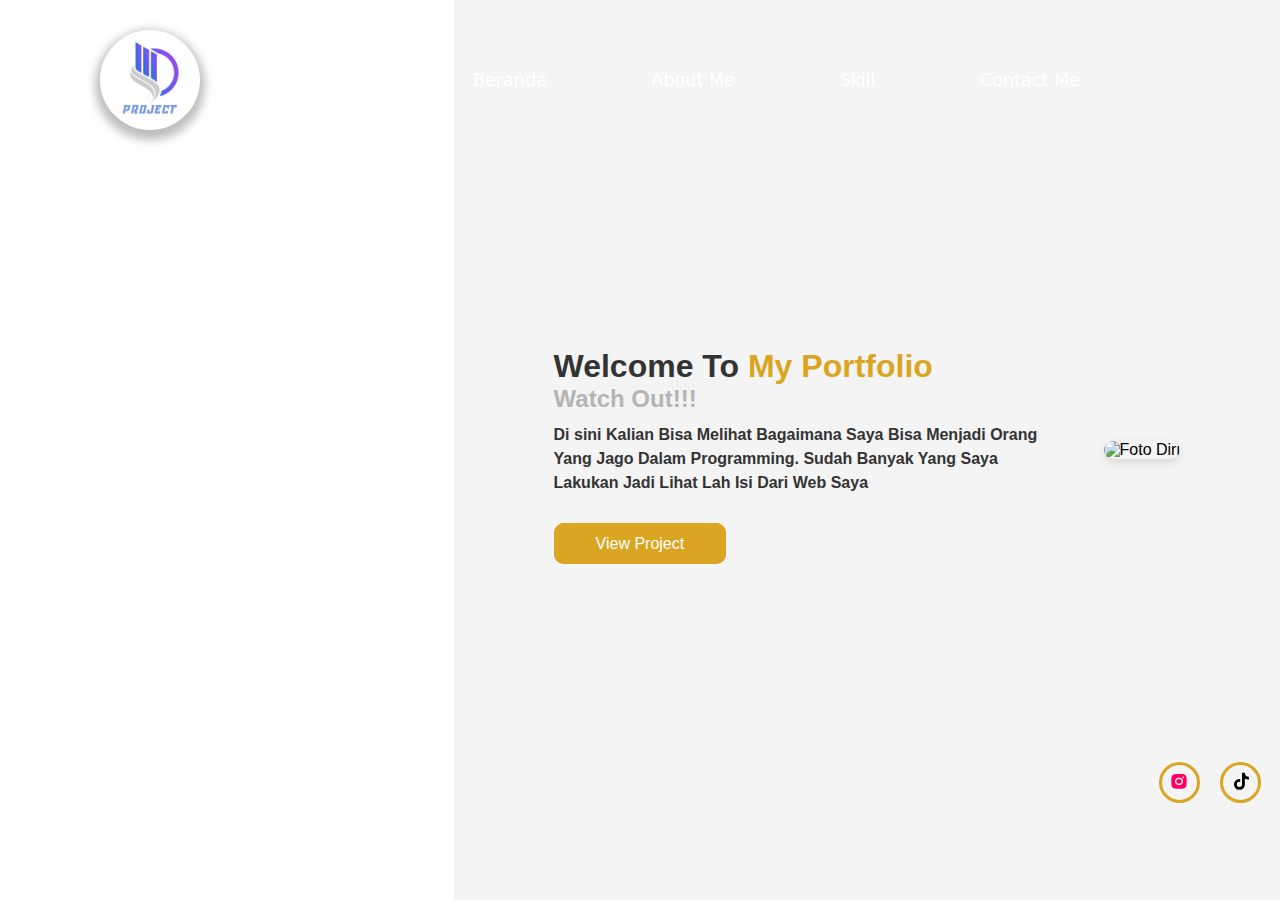
==== index.html @ 6210bf2f "Update index.html" ====
<!DOCTYPE html>
<html lang="en">
<head>
    <meta charset="UTF-8">
    <meta name="viewport" content="width=device-width, initial-scale=1.0">
    <title>My Portfolio</title>

    <link  rel="stylesheet" href="https://unpkg.com/boxicons@latest/css/boxicons.min.css">

    <link rel="stylesheet" href="style.css">
</head>

<body>

    <header>
        <img class="D-logo" src="gambar\D1.png" alt="D-Logo">

            <nav class="navigation">
                <a href="#beranda" class="menu">Beranda</a>
                <a href="about.html" class="about">About Me</a>
                <a href="skill.html" class="skill">Skill</a>
                <a href="contact.html" class="send">Contact Me</a>
            </nav>
    </header>

  <section id="beranda" class="beranda">
        <div class="content">
            <h1>Welcome To <span>My Portfolio</span></h1>
            <h3>Watch Out!!!</h3>
            <p><b>Di sini Kalian Bisa Melihat Bagaimana Saya Bisa Menjadi Orang Yang Jago Dalam Programming. Sudah Banyak Yang Saya Lakukan Jadi Lihat Lah Isi Dari Web Saya</b></p>
            <div class="grup-tombol">
                <a href="project.html">View Project</a>
            </div>
        </div>

        <!-- Foto Diri di Sisi Kanan -->
        <div class="profile-photo">
            <img src="gambar/profile.jpg" alt="Foto Diri">
        </div>
    </section>

    <div class="sosial-media">
        <a href="https://www.instagram.com/dnisfrdaus?igsh=bm9vajh5bzR5c3Qx"><i class='bx bxl-instagram-alt bx-tada-hover' style="color: #ff0062;"></i></a>
        <a href="https://www.tiktok.com/@denisfirdaus713?_t=8nqRJkum3MX&_r=1"><i class='bx bxl-tiktok bx-tada-hover' style="color: #000;"></i></a>
    </div>
</body>

</html>
---- style.css ----
@import url(https://fonts.googleapis.com/css2?family=Source+Sans+Pro:wght@400;600&display=swap);

* {
    margin: 0;
    padding: 0;
    box-sizing: border-box;
    font-family: 'Poppins', sans-serif;
}



body {
    
    margin: 0;
    display: flex;
    flex-direction: column;
    justify-content: right;
    align-items: end;
    min-height: 50vh;
}

header {
    position: fixed;
    top: 0;
    left: 0;
    width: 100%;
    padding: 30px 100px;
    display: flex;
    justify-content: space-between;
    align-items: center;
    z-index: 100;
}

span {
    color: goldenrod;
}

.navigation {
    background: transparent;
    backdrop-filter: blur(50px);
    border-radius: 10px;
}

.navigation a {
    font-size: 1.1em;
    color: rgb(255, 255, 255);
    text-decoration: none;
    margin-right: 100px;
    font-weight: 500;
    transition: .3s;
    font-family: 'Poppins', system-ui, -apple-system, BlinkMacSystemFont, 
    'Segoe UI', Roboto, Oxygen, Ubuntu, Cantarell, 'Open Sans', 'Helvetica Neue', sans-serif;
}

.navigation a:hover {
    color: goldenrod;
    text-decoration: underline;
    transform: scale(1.1);
    transform-origin: 50% 50%;
    z-index: 100;
}

.beranda {
    display: flex;
    justify-content: space-between; /* Membuat elemen content dan foto berjauhan */
    align-items: center;
    height: 100vh;
    padding: 30px 100px;
    background-color: #f4f4f4; /* Menambahkan warna latar belakang */
}

.content {
    max-width: 500px;
    color: #333; /* Warna teks lebih gelap untuk keterbacaan */
}

.content h1 {
    font-size: 2rem;
}

.content h3 {
    font-size: 1.5rem;
    color: rgb(180, 180, 180);
}

.content p {
    padding: 10px 0 40px 0;
    line-height: 1.5;
}

.grup-tombol a {
    color: white;
    text-decoration: none;
    padding: 10px 40px;
    background: goldenrod;
    border-radius: 10px;
    border: 2px solid goldenrod;
    font-weight: 500;
    transition: .3s;
}

.grup-tombol a:hover:nth-child(1) {
    color: goldenrod;
    background: transparent;
}

.grup-tombol a:nth-child(2) {
    color: goldenrod;
    background: transparent;
    margin-left: 30px;
    padding: 10px 30px;
}

.grup-tombol a:hover:nth-child(2) {
    color: white;
    background: goldenrod;
}

/* posisi sosial media yang rapih */

.sosial-media {
    position: fixed;
    bottom: 100px;
}

.sosial-media a {
    display: inline-block;
    width: 35px;
    height: 35px;
    background: transparent;
    border-radius: 50%;
    margin-right: 22px;
    text-align: center;
    line-height: 40px;
    outline: 3px solid goldenrod;
    transition: .3s;
}

.sosial-media a:hover {
    transform: translateY(-5px);
}

.sosial-media a i {
    color: rgb(68, 60, 60);
    font-size: 20px;
}

.D-logo {
    width: 100px;
    height: 100px;
    cursor: default;
    background: transparent;
    backdrop-filter: blur(50px);
    border-radius: 50%;
    box-shadow: 0 5px 10px 5px rgb(190, 190, 190);
}

.profile-photo {
    max-width: 400px;
    margin-left: 50px;
}

.profile-photo img {
    width: 100%;
    height: auto;
    border-radius: 20px; /* Membuat foto lebih modern dengan sudut melengkung */
    box-shadow: 0 4px 8px rgba(0, 0, 0, 0.1); /* Menambahkan efek bayangan */
}

/* responsive display */
@media screen and (max-width: 900px) {
    header {
        padding: 15px 50px;
    }

    .navigation {
        flex-direction: column;
    }

    .navigation a {
        margin-bottom: 20px;
    }

  .beranda {
        flex-direction: column; /* Responsif untuk layar lebih kecil */
        text-align: center;
    }

    .profile-photo {
        margin-left: 0;
        margin-top: 20px;
    }


    .content {
        max-width: 100%;
    }

    .grup-tombol a {
        margin-left: 0;
        padding: 5px 20px;
    }

    .sosial-media {
        bottom: 300px;
    }
}
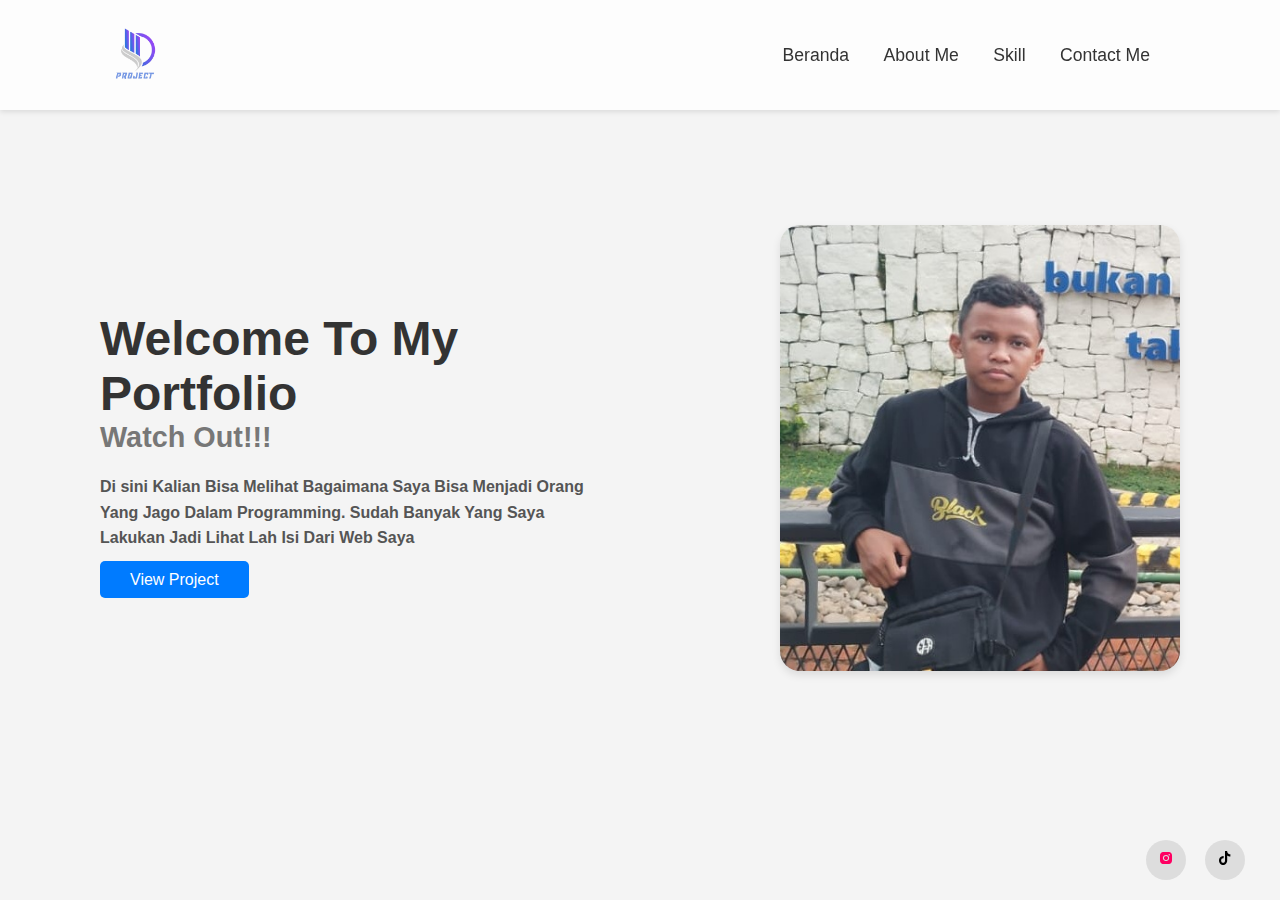
==== commit a7e8e76e: "Update index.html" ====
--- a/index.html
+++ b/index.html
@@ -35,7 +35,7 @@
 
         <!-- Foto Diri di Sisi Kanan -->
         <div class="profile-photo">
-            <img src="gambar/profile.jpg" alt="Foto Diri">
+            <img src="gambar/potogua.jpeg" alt="Foto Diri">
         </div>
     </section>
 
--- a/style.css
+++ b/style.css
@@ -1,207 +1,153 @@
 @import url(https://fonts.googleapis.com/css2?family=Source+Sans+Pro:wght@400;600&display=swap);
+     /* General Reset */
+        * {
+            margin: 0;
+            padding: 0;
+            box-sizing: border-box;
+            font-family: 'Poppins', sans-serif;
+        }
 
-* {
-    margin: 0;
-    padding: 0;
-    box-sizing: border-box;
-    font-family: 'Poppins', sans-serif;
-}
+        body {
+            background-color: #ffffff;
+            margin: 0;
+            display: flex;
+            flex-direction: column;
+            min-height: 100vh;
+        }
 
+        header {
+            position: fixed;
+            top: 0;
+            left: 0;
+            width: 100%;
+            padding: 20px 100px;
+            display: flex;
+            justify-content: space-between;
+            align-items: center;
+            background: rgba(255, 255, 255, 0.8);
+            z-index: 100;
+            box-shadow: 0 2px 5px rgba(0, 0, 0, 0.1);
+        }
 
+        .navigation a {
+            font-size: 1.1em;
+            color: #333;
+            text-decoration: none;
+            margin-right: 30px;
+            font-weight: 500;
+            transition: .3s;
+        }
 
-body {
-    
-    margin: 0;
-    display: flex;
-    flex-direction: column;
-    justify-content: right;
-    align-items: end;
-    min-height: 50vh;
-}
+        .navigation a:hover {
+            color: goldenrod;
+            text-decoration: underline;
+        }
 
-header {
-    position: fixed;
-    top: 0;
-    left: 0;
-    width: 100%;
-    padding: 30px 100px;
-    display: flex;
-    justify-content: space-between;
-    align-items: center;
-    z-index: 100;
-}
+        .D-logo {
+            width: 70px;
+            height: 70px;
+            cursor: pointer;
+            border-radius: 50%;
+        }
 
-span {
-    color: goldenrod;
-}
+        /* Main Section Styling */
+        .beranda {
+            display: flex;
+            justify-content: space-between;
+            align-items: center;
+            height: 100vh;
+            padding: 100px 100px;
+            background-color: #f4f4f4;
+        }
 
-.navigation {
-    background: transparent;
-    backdrop-filter: blur(50px);
-    border-radius: 10px;
-}
+        .content {
+            max-width: 500px;
+        }
 
-.navigation a {
-    font-size: 1.1em;
-    color: rgb(255, 255, 255);
-    text-decoration: none;
-    margin-right: 100px;
-    font-weight: 500;
-    transition: .3s;
-    font-family: 'Poppins', system-ui, -apple-system, BlinkMacSystemFont, 
-    'Segoe UI', Roboto, Oxygen, Ubuntu, Cantarell, 'Open Sans', 'Helvetica Neue', sans-serif;
-}
+        .content h1 {
+            font-size: 3rem;
+            color: #333;
+        }
 
-.navigation a:hover {
-    color: goldenrod;
-    text-decoration: underline;
-    transform: scale(1.1);
-    transform-origin: 50% 50%;
-    z-index: 100;
-}
+        .content h3 {
+            font-size: 1.8rem;
+            color: #777;
+        }
 
-.beranda {
-    display: flex;
-    justify-content: space-between; /* Membuat elemen content dan foto berjauhan */
-    align-items: center;
-    height: 100vh;
-    padding: 30px 100px;
-    background-color: #f4f4f4; /* Menambahkan warna latar belakang */
-}
+        .content p {
+            margin: 20px 0;
+            line-height: 1.6;
+            color: #555;
+        }
 
-.content {
-    max-width: 500px;
-    color: #333; /* Warna teks lebih gelap untuk keterbacaan */
-}
+        .grup-tombol a {
+            padding: 10px 30px;
+            background-color: #007bff;
+            color: white;
+            text-decoration: none;
+            border-radius: 5px;
+            transition: 0.3s ease;
+        }
 
-.content h1 {
-    font-size: 2rem;
-}
+        .grup-tombol a:hover {
+            background-color: white;
+            color: #007bff;
+            border: 2px solid #007bff;
+        }
 
-.content h3 {
-    font-size: 1.5rem;
-    color: rgb(180, 180, 180);
-}
+        /* Foto Diri Styling */
+        .profile-photo {
+            max-width: 400px;
+            margin-left: 50px;
+        }
 
-.content p {
-    padding: 10px 0 40px 0;
-    line-height: 1.5;
-}
+        .profile-photo img {
+            width: 100%;
+            height: auto;
+            border-radius: 20px;
+            box-shadow: 0 4px 8px rgba(0, 0, 0, 0.1);
+        }
 
-.grup-tombol a {
-    color: white;
-    text-decoration: none;
-    padding: 10px 40px;
-    background: goldenrod;
-    border-radius: 10px;
-    border: 2px solid goldenrod;
-    font-weight: 500;
-    transition: .3s;
-}
+        /* Sosial Media Icons */
+        .sosial-media {
+            position: fixed;
+            bottom: 20px;
+            right: 20px;
+        }
 
-.grup-tombol a:hover:nth-child(1) {
-    color: goldenrod;
-    background: transparent;
-}
+        .sosial-media a {
+            display: inline-block;
+            width: 40px;
+            height: 40px;
+            background-color: #ddd;
+            border-radius: 50%;
+            text-align: center;
+            line-height: 40px;
+            margin-right: 15px;
+            transition: 0.3s ease;
+        }
 
-.grup-tombol a:nth-child(2) {
-    color: goldenrod;
-    background: transparent;
-    margin-left: 30px;
-    padding: 10px 30px;
-}
+        .sosial-media a:hover {
+            background-color: goldenrod;
+        }
 
-.grup-tombol a:hover:nth-child(2) {
-    color: white;
-    background: goldenrod;
-}
+        /* Responsif untuk layar kecil */
+        @media (max-width: 768px) {
+            .beranda {
+                flex-direction: column;
+                text-align: center;
+            }
 
-/* posisi sosial media yang rapih */
+            .profile-photo {
+                margin-left: 0;
+                margin-top: 20px;
+            }
 
-.sosial-media {
-    position: fixed;
-    bottom: 100px;
-}
+            header {
+                padding: 20px;
+            }
 
-.sosial-media a {
-    display: inline-block;
-    width: 35px;
-    height: 35px;
-    background: transparent;
-    border-radius: 50%;
-    margin-right: 22px;
-    text-align: center;
-    line-height: 40px;
-    outline: 3px solid goldenrod;
-    transition: .3s;
-}
-
-.sosial-media a:hover {
-    transform: translateY(-5px);
-}
-
-.sosial-media a i {
-    color: rgb(68, 60, 60);
-    font-size: 20px;
-}
-
-.D-logo {
-    width: 100px;
-    height: 100px;
-    cursor: default;
-    background: transparent;
-    backdrop-filter: blur(50px);
-    border-radius: 50%;
-    box-shadow: 0 5px 10px 5px rgb(190, 190, 190);
-}
-
-.profile-photo {
-    max-width: 400px;
-    margin-left: 50px;
-}
-
-.profile-photo img {
-    width: 100%;
-    height: auto;
-    border-radius: 20px; /* Membuat foto lebih modern dengan sudut melengkung */
-    box-shadow: 0 4px 8px rgba(0, 0, 0, 0.1); /* Menambahkan efek bayangan */
-}
-
-/* responsive display */
-@media screen and (max-width: 900px) {
-    header {
-        padding: 15px 50px;
-    }
-
-    .navigation {
-        flex-direction: column;
-    }
-
-    .navigation a {
-        margin-bottom: 20px;
-    }
-
-  .beranda {
-        flex-direction: column; /* Responsif untuk layar lebih kecil */
-        text-align: center;
-    }
-
-    .profile-photo {
-        margin-left: 0;
-        margin-top: 20px;
-    }
-
-
-    .content {
-        max-width: 100%;
-    }
-
-    .grup-tombol a {
-        margin-left: 0;
-        padding: 5px 20px;
-    }
-
-    .sosial-media {
-        bottom: 300px;
-    }
-}
+            .navigation a {
+                margin-right: 10px;
+            }
+        }
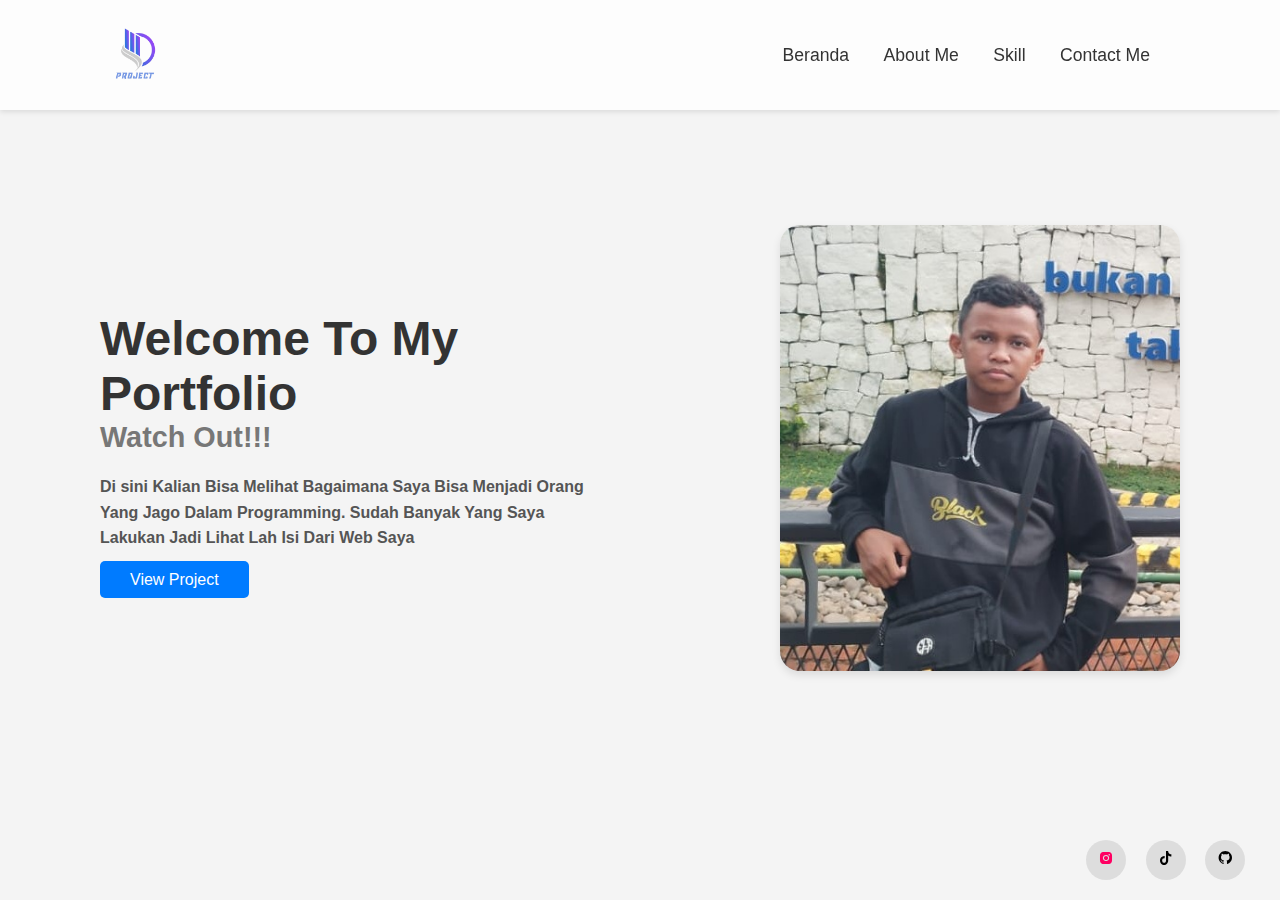
==== commit 4e827647: "Update index.html" ====
--- a/index.html
+++ b/index.html
@@ -40,8 +40,13 @@
     </section>
 
     <div class="sosial-media">
-        <a href="https://www.instagram.com/dnisfrdaus?igsh=bm9vajh5bzR5c3Qx"><i class='bx bxl-instagram-alt bx-tada-hover' style="color: #ff0062;"></i></a>
-        <a href="https://www.tiktok.com/@denisfirdaus713?_t=8nqRJkum3MX&_r=1"><i class='bx bxl-tiktok bx-tada-hover' style="color: #000;"></i></a>
+        <a href="https://www.instagram.com/dnisfrdaus?igsh=bm9vajh5bzR5c3Qx">
+            <i class='bx bxl-instagram-alt bx-tada-hover' style="color: #ff0062;"></i></a>
+        <a href="https://www.tiktok.com/@denisfirdaus713?_t=8nqRJkum3MX&_r=1">
+            <i class='bx bxl-tiktok bx-tada-hover' style="color: #000;"></i></a>
+        <a href="https://github.com/DenisXDaus">
+            <i class='bx bxl-github bx-tada-hover' style="color: #000;"></i></a>
+        
     </div>
 </body>
 
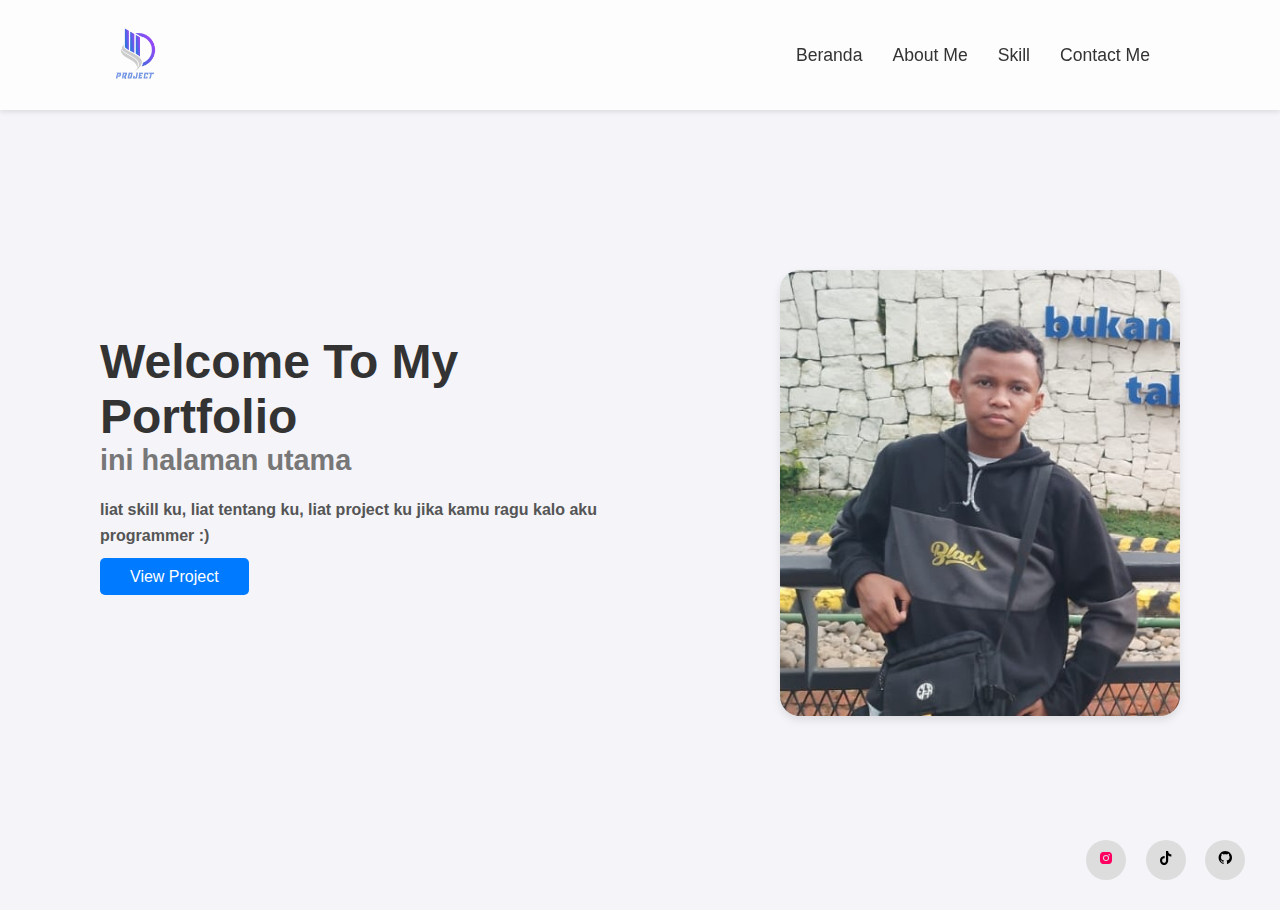
==== commit 4b8cb491: "Update index.html" ====
--- a/index.html
+++ b/index.html
@@ -26,8 +26,8 @@
   <section id="beranda" class="beranda">
         <div class="content">
             <h1>Welcome To <span>My Portfolio</span></h1>
-            <h3>Watch Out!!!</h3>
-            <p><b>Di sini Kalian Bisa Melihat Bagaimana Saya Bisa Menjadi Orang Yang Jago Dalam Programming. Sudah Banyak Yang Saya Lakukan Jadi Lihat Lah Isi Dari Web Saya</b></p>
+            <h3>ini halaman utama</h3>
+            <p><b>liat skill ku, liat tentang ku, liat project ku jika kamu ragu kalo aku programmer :)</b></p>
             <div class="grup-tombol">
                 <a href="project.html">View Project</a>
             </div>
--- a/style.css
+++ b/style.css
@@ -8,47 +8,58 @@
         }
 
         body {
-            background-color: #ffffff;
-            margin: 0;
-            display: flex;
-            flex-direction: column;
-            min-height: 100vh;
+          background-color: #f4f4f9;
+          margin: 0;
+          display: flex;
+          flex-direction: column;
+          min-height: 100vh;
         }
 
-        header {
-            position: fixed;
-            top: 0;
-            left: 0;
-            width: 100%;
-            padding: 20px 100px;
-            display: flex;
-            justify-content: space-between;
-            align-items: center;
-            background: rgba(255, 255, 255, 0.8);
-            z-index: 100;
-            box-shadow: 0 2px 5px rgba(0, 0, 0, 0.1);
-        }
+    header {
+    position: fixed;
+    top: 0;
+    left: 0;
+    width: 100%;
+    padding: 20px 100px;
+    background: rgba(255, 255, 255, 0.8); /* Transparansi sama dengan halaman utama */
+    box-shadow: 0 2px 5px rgba(0, 0, 0, 0.1); /* Tambahkan bayangan */
+    z-index: 100;
+    display: flex;
+    justify-content: space-between;
+    align-items: center;
+}
 
-        .navigation a {
-            font-size: 1.1em;
-            color: #333;
-            text-decoration: none;
-            margin-right: 30px;
-            font-weight: 500;
-            transition: .3s;
-        }
+.navigation {
+    display: flex;
+    justify-content: flex-end;
+    flex-wrap: wrap;
+}
 
-        .navigation a:hover {
-            color: goldenrod;
-            text-decoration: underline;
-        }
+.navigation a {
+    font-size: 1.1em;
+    color: #333; /* Samakan warna teks dengan halaman utama */
+    text-decoration: none;
+    margin-right: 30px;
+    font-weight: 500;
+    transition: 0.3s ease;
+}
 
-        .D-logo {
-            width: 70px;
-            height: 70px;
-            cursor: pointer;
-            border-radius: 50%;
-        }
+.navigation a:hover {
+    color: goldenrod; /* Efek hover sama dengan halaman utama */
+    text-decoration: underline;
+}
+
+.D-logo {
+    width: 70px;
+    height: 70px;
+    border-radius: 50%;
+    transition: 0.3s;
+    cursor: pointer;
+}
+
+.D-logo:hover {
+    transform: scale(1.2); /* Sama seperti halaman utama */
+}
 
         /* Main Section Styling */
         .beranda {
@@ -57,7 +68,7 @@
             align-items: center;
             height: 100vh;
             padding: 100px 100px;
-            background-color: #f4f4f4;
+            margin-top: 10px;
         }
 
         .content {
@@ -99,6 +110,7 @@
         .profile-photo {
             max-width: 400px;
             margin-left: 50px;
+            margin-top: 70px;
         }
 
         .profile-photo img {
@@ -149,5 +161,6 @@
 
             .navigation a {
                 margin-right: 10px;
+                font-size: 0.8em;
             }
         }
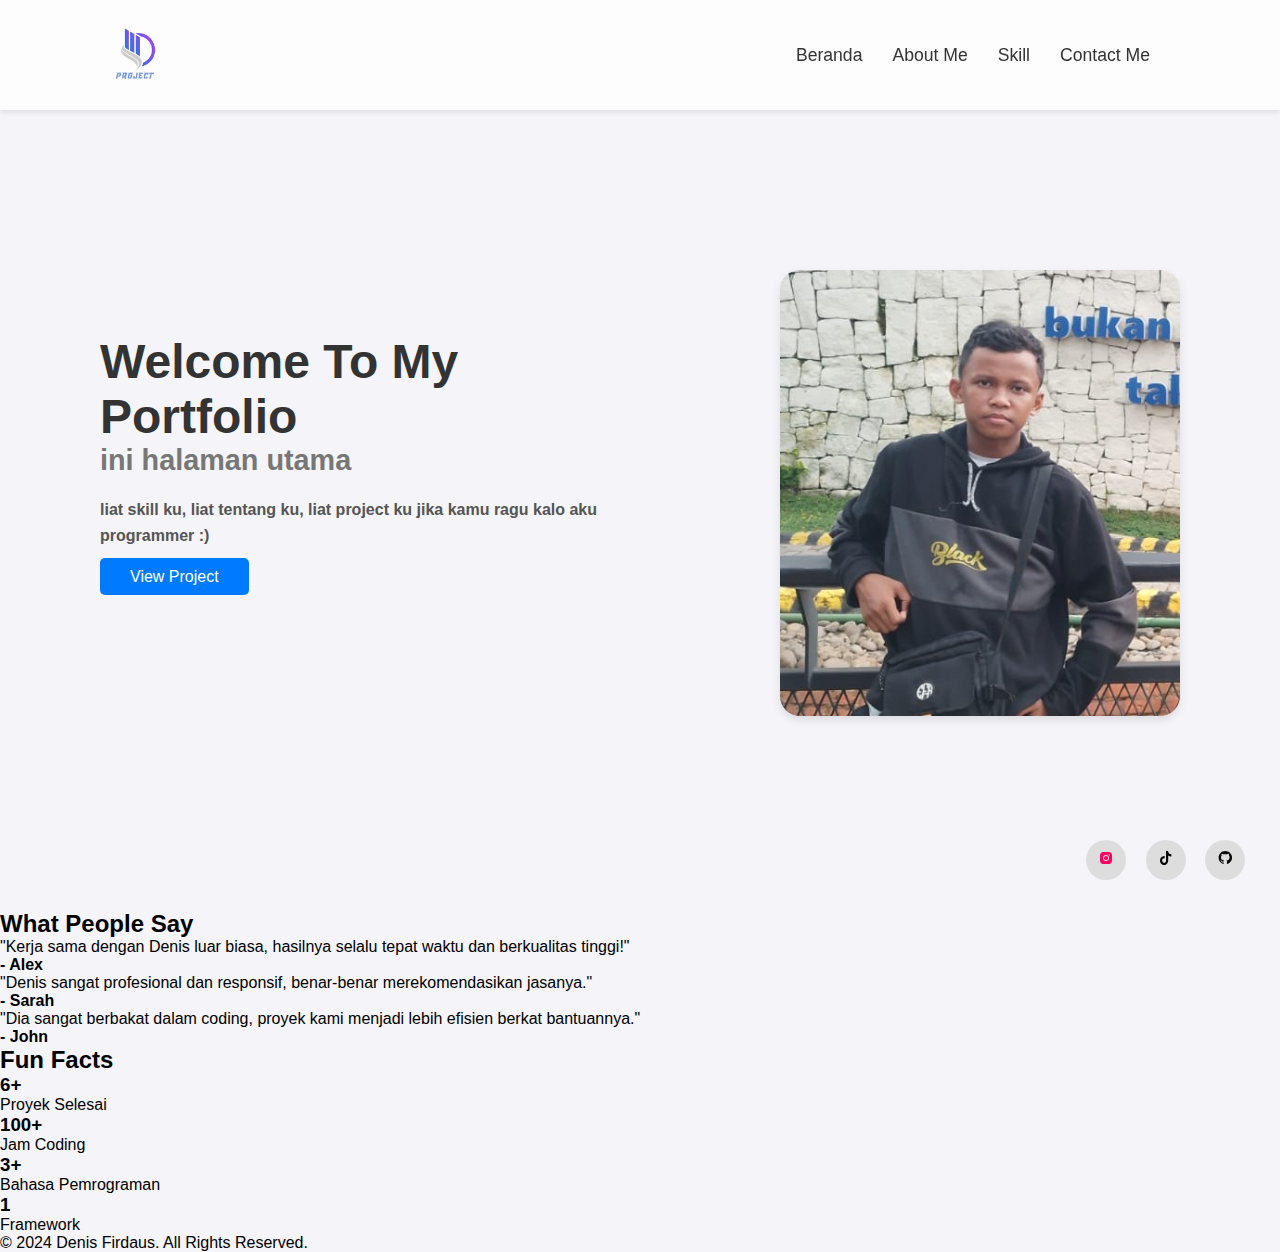
==== commit f98d7cf9: "Update index.html" ====
--- a/index.html
+++ b/index.html
@@ -39,6 +39,46 @@
         </div>
     </section>
 
+    <section id="testimonials" class="testimonials">
+        <h2>What People Say</h2>
+        <div class="testimonial-container">
+            <div class="testimonial-card">
+                <p>"Kerja sama dengan Denis luar biasa, hasilnya selalu tepat waktu dan berkualitas tinggi!"</p>
+                <h4>- Alex</h4>
+            </div>
+            <div class="testimonial-card">
+                <p>"Denis sangat profesional dan responsif, benar-benar merekomendasikan jasanya."</p>
+                <h4>- Sarah</h4>
+            </div>
+            <div class="testimonial-card">
+                <p>"Dia sangat berbakat dalam coding, proyek kami menjadi lebih efisien berkat bantuannya."</p>
+                <h4>- John</h4>
+            </div>
+        </div>
+    </section>
+    
+    <section id="fun-facts" class="fun-facts">
+        <h2>Fun Facts</h2>
+        <div class="facts-container">
+            <div class="fact-card">
+                <h3>6+</h3>
+                <p>Proyek Selesai</p>
+            </div>
+            <div class="fact-card">
+                <h3>100+</h3>
+                <p>Jam Coding</p>
+            </div>
+            <div class="fact-card">
+                <h3>3+</h3>
+                <p>Bahasa Pemrograman</p>
+            </div>
+            <div class="fact-card">
+                <h3>1</h3>
+                <p>Framework</p>
+            </div>
+        </div>
+    </section>
+
     <div class="sosial-media">
         <a href="https://www.instagram.com/dnisfrdaus?igsh=bm9vajh5bzR5c3Qx">
             <i class='bx bxl-instagram-alt bx-tada-hover' style="color: #ff0062;"></i></a>
@@ -48,6 +88,11 @@
             <i class='bx bxl-github bx-tada-hover' style="color: #000;"></i></a>
         
     </div>
+
+    <footer>
+        <p>&copy; 2024 Denis Firdaus. All Rights Reserved.</p>
+    </footer>
+
 </body>
 
 </html>
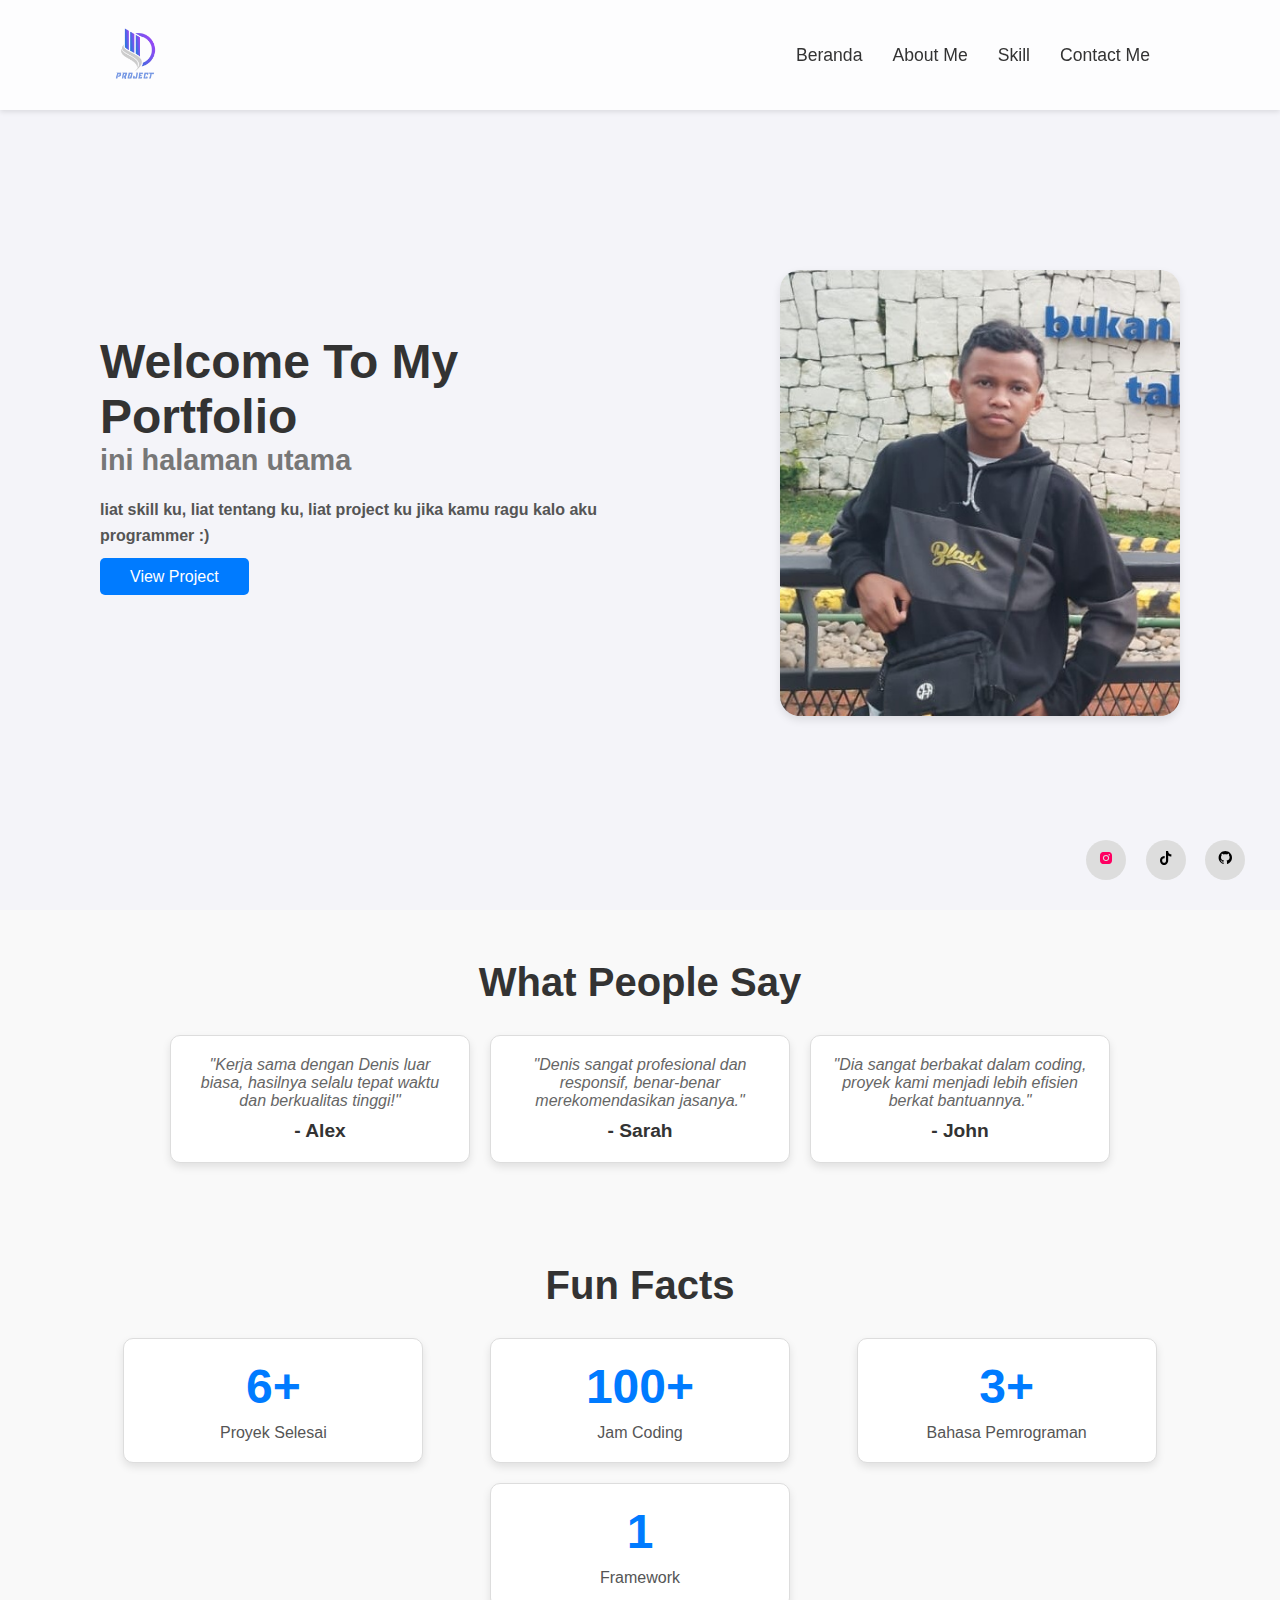
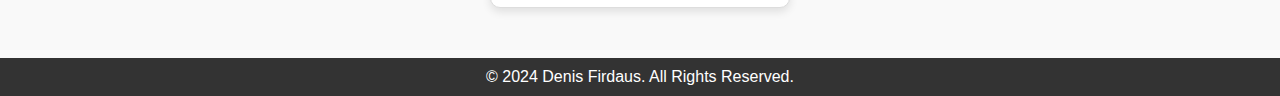
==== commit 31886d34: "Update index.html" ====
--- a/index.html
+++ b/index.html
@@ -6,7 +6,7 @@
     <title>My Portfolio</title>
 
     <link  rel="stylesheet" href="https://unpkg.com/boxicons@latest/css/boxicons.min.css">
-
+    <link rel="icon" type="image/png" href="gambar/DD.png">
     <link rel="stylesheet" href="style.css">
 </head>
 
--- a/style.css
+++ b/style.css
@@ -1,21 +1,21 @@
 @import url(https://fonts.googleapis.com/css2?family=Source+Sans+Pro:wght@400;600&display=swap);
      /* General Reset */
-        * {
-            margin: 0;
-            padding: 0;
-            box-sizing: border-box;
-            font-family: 'Poppins', sans-serif;
-        }
-
-        body {
-          background-color: #f4f4f9;
-          margin: 0;
-          display: flex;
-          flex-direction: column;
-          min-height: 100vh;
-        }
-
-    header {
+* {
+    margin: 0;
+    padding: 0;
+    box-sizing: border-box;
+    font-family: 'Poppins', sans-serif;
+        }
+
+body {
+    background-color: #f4f4f9;
+    margin: 0;
+    display: flex;
+    flex-direction: column;
+    min-height: 100vh;
+}
+
+header {
     position: fixed;
     top: 0;
     left: 0;
@@ -27,7 +27,7 @@
     display: flex;
     justify-content: space-between;
     align-items: center;
-}
+        }
 
 .navigation {
     display: flex;
@@ -143,6 +143,86 @@
             background-color: goldenrod;
         }
 
+        .testimonials, .fun-facts {
+            padding: 50px 100px;
+            background-color: #f9f9f9;
+            text-align: center;
+        }
+        
+        .testimonials h2, .fun-facts h2 {
+            font-size: 2.5rem;
+            margin-bottom: 30px;
+            color: #333;
+        }
+        
+        .testimonial-container, .facts-container {
+            display: flex;
+            justify-content: center;
+            gap: 20px;
+            flex-wrap: wrap;
+        }
+        
+        /* Styling Cards Umum */
+        .testimonial-card, .fact-card {
+            width: 300px;
+            border: 1px solid #ddd;
+            border-radius: 10px;
+            background: white;
+            padding: 20px;
+            box-shadow: 0 4px 8px rgba(0, 0, 0, 0.1);
+            transition: transform 0.3s;
+        }
+        
+        .testimonial-card:hover, .fact-card:hover {
+            transform: scale(1.05);
+        }
+                
+        /* Testimonial Section */
+        .testimonial-card p {
+            font-style: italic;
+            color: #666;
+            margin-bottom: 10px;
+        }
+        
+        .testimonial-card h4 {
+            font-size: 1.2rem;
+            color: #333;
+        }
+        
+        /* Fun Facts Section */
+        .facts-container {
+            display: flex;
+            justify-content: space-around;
+        }
+        
+        .fact-card {
+            text-align: center;
+        }
+        
+        .fact-card h3 {
+            font-size: 3rem;
+            color: #007bff;
+            margin-bottom: 10px;
+        }
+        
+        .fact-card p {
+            font-size: 1rem;
+            color: #555;
+        }
+
+        /* Footer Styles */
+        footer {
+            background-color: #333;
+            color: #fff;
+            text-align: center;
+            padding: 10px 0;
+            position: relative;
+            bottom: 0;
+            width: 100%;
+        }
+
+        
+
         /* Responsif untuk layar kecil */
         @media (max-width: 768px) {
             .beranda {
